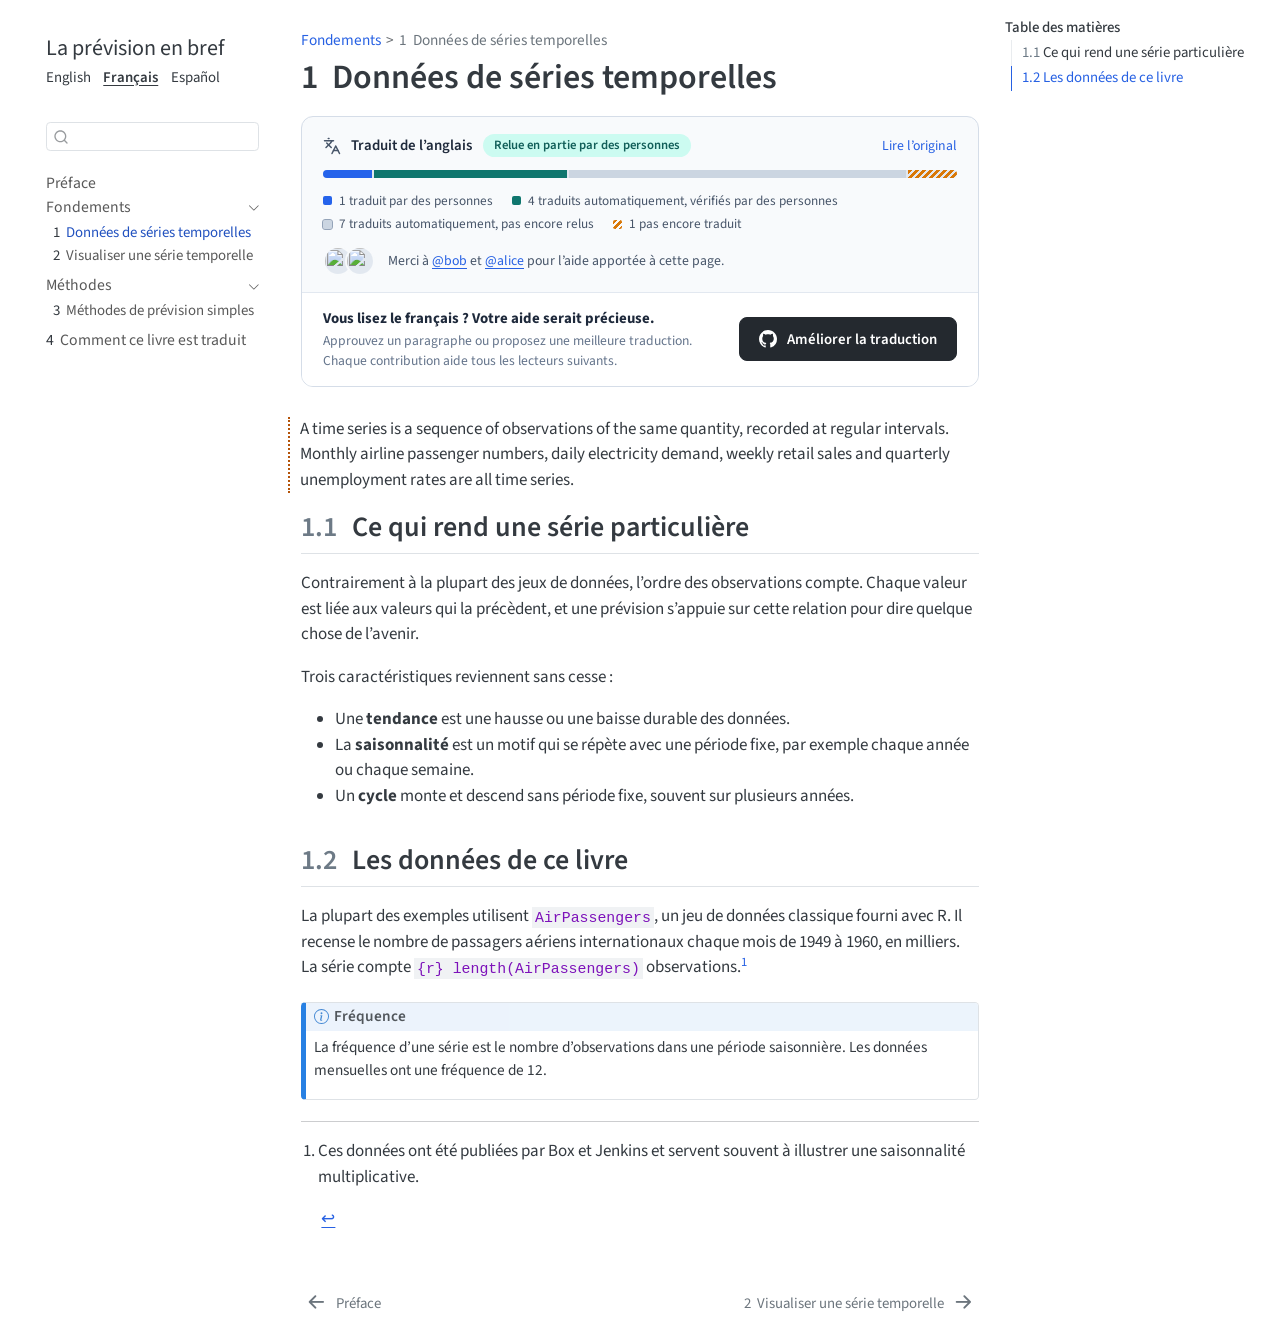
==== fr/chapters/time-series.html @ 6ce55431 "Built site for gh-pages" ====
<!DOCTYPE html>
<html xmlns="http://www.w3.org/1999/xhtml" lang="fr" xml:lang="fr"><head>

<meta charset="utf-8">
<meta name="generator" content="quarto-1.10.18">

<meta name="viewport" content="width=device-width, initial-scale=1.0, user-scalable=yes">


<title>1&nbsp; Données de séries temporelles – La prévision en bref</title>
<style>
/* Default styles provided by pandoc.
** See https://pandoc.org/MANUAL.html#variables-for-html for config info.
*/
span.smallcaps{font-variant: small-caps;}
div.columns{display: flex; gap: 1.5em;}
div.column{flex: auto;}
@media screen {
div.columns{gap: min(4vw, 1.5em);}
div.column{overflow-x: auto;}
}
div.hanging-indent{margin-left: 1.5em; text-indent: -1.5em;}
ul.task-list{list-style: none;}
ul.task-list li input[type="checkbox"] {
  width: 0.8em;
  margin: 0 0.8em 0.2em -1em; /* quarto-specific, see https://github.com/quarto-dev/quarto-cli/issues/4556 */ 
  vertical-align: middle;
}
</style>


<script src="../site_libs/quarto-nav/quarto-nav.js"></script>
<script src="../site_libs/quarto-nav/headroom.min.js"></script>
<script src="../site_libs/clipboard/clipboard.min.js"></script>
<script src="../site_libs/quarto-search/autocomplete.umd.js"></script>
<script src="../site_libs/quarto-search/fuse.min.js"></script>
<script src="../site_libs/quarto-search/quarto-search.js"></script>
<meta name="quarto:offset" content="../">
<link href="../chapters/visualising.html" rel="next">
<link href="../index.html" rel="prev">
<script src="../site_libs/quarto-html/quarto.js" type="module"></script>
<script src="../site_libs/quarto-html/tabsets/tabsets.js" type="module"></script>
<script src="../site_libs/quarto-html/popper.min.js"></script>
<script src="../site_libs/quarto-html/tippy.umd.min.js"></script>
<script src="../site_libs/quarto-html/anchor.min.js"></script>
<link href="../site_libs/quarto-html/tippy.css" rel="stylesheet">
<link href="../site_libs/quarto-html/quarto-syntax-highlighting-64a204ab8560d761af7679ceaba22944.css" rel="stylesheet" id="quarto-text-highlighting-styles">
<script src="../site_libs/bootstrap/bootstrap.min.js"></script>
<link href="../site_libs/bootstrap/bootstrap-icons.css" rel="stylesheet">
<link href="../site_libs/bootstrap/bootstrap-860392d51475b9d9ef8a05c167138a3a.min.css" rel="stylesheet" append-hash="true" id="quarto-bootstrap" data-mode="light">
<script src="../site_libs/quarto-contrib/quarto-i18n-0.1.0/review.js"></script>
<link href="../site_libs/quarto-contrib/quarto-i18n-0.1.0/review.css" rel="stylesheet">
<script id="quarto-search-options" type="application/json">{
  "location": "sidebar",
  "copy-button": false,
  "collapse-after": 3,
  "panel-placement": "start",
  "type": "textbox",
  "limit": 50,
  "keyboard-shortcut": [
    "f",
    "/",
    "s"
  ],
  "show-item-context": false,
  "language": {
    "search-no-results-text": "Pas de résultats",
    "search-matching-documents-text": "documents trouvés",
    "search-copy-link-title": "Copier le lien vers la recherche",
    "search-hide-matches-text": "Cacher les correspondances additionnelles",
    "search-more-match-text": "correspondance de plus dans ce document",
    "search-more-matches-text": "correspondances de plus dans ce document",
    "search-clear-button-title": "Effacer",
    "search-text-placeholder": "",
    "search-detached-cancel-button-title": "Annuler",
    "search-submit-button-title": "Envoyer",
    "search-label": "Recherche"
  }
}</script>


<!-- quarto-i18n:start -->
<link rel="alternate" hreflang="en" href="../../chapters/time-series.html">
<link rel="alternate" hreflang="fr" href="time-series.html">
<link rel="alternate" hreflang="es" href="../../es/chapters/time-series.html">
<link rel="alternate" hreflang="x-default" href="../../chapters/time-series.html">
<meta name="i18n-review-data" content="time-series.tr.json">
<!-- quarto-i18n:end -->
<!-- quarto-i18n:start -->
<style id="tr-switcher-style">.tr-switcher{display:flex;flex-wrap:wrap;gap:.25rem .75rem;font-size:.875rem;margin:.25rem 0 .5rem}.tr-switcher-link{text-decoration:none}.tr-switcher-link[aria-current]{font-weight:600;text-decoration:underline;text-underline-offset:3px}</style>
<!-- quarto-i18n:end -->
</head>

<body class="nav-sidebar floating quarto-light">

<div id="quarto-search-results"></div>
  <header id="quarto-header" class="headroom fixed-top">
  <nav class="quarto-secondary-nav">
    <div class="container-fluid d-flex">
      <button type="button" class="quarto-btn-toggle btn" data-bs-toggle="collapse" role="button" data-bs-target=".quarto-sidebar-collapse-item" aria-controls="quarto-sidebar" aria-expanded="false" aria-label="Basculer la barre latérale" onclick="if (window.quartoToggleHeadroom) { window.quartoToggleHeadroom(); }">
        <i class="bi bi-layout-text-sidebar-reverse"></i>
      </button>
        <nav class="quarto-page-breadcrumbs" aria-label="breadcrumb"><ol class="breadcrumb"><li class="breadcrumb-item"><a href="../chapters/time-series.html">Fondements</a></li><li class="breadcrumb-item"><a href="../chapters/time-series.html"><span class="chapter-number">1</span>&nbsp; <span class="chapter-title">Données de séries temporelles</span></a></li></ol></nav>
        <a class="flex-grow-1" role="navigation" data-bs-toggle="collapse" data-bs-target=".quarto-sidebar-collapse-item" aria-controls="quarto-sidebar" aria-expanded="false" aria-label="Basculer la barre latérale" onclick="if (window.quartoToggleHeadroom) { window.quartoToggleHeadroom(); }">      
        </a>
      <button type="button" class="btn quarto-search-button" aria-label="Recherche" onclick="window.quartoOpenSearch();">
        <i class="bi bi-search"></i>
      </button>
    </div>
  </nav>
</header>
<!-- content -->
<div id="quarto-content" class="quarto-container page-columns page-rows-contents page-layout-article">
<!-- sidebar -->
  <nav id="quarto-sidebar" class="sidebar collapse collapse-horizontal quarto-sidebar-collapse-item sidebar-navigation floating overflow-auto">
    <div class="pt-lg-2 mt-2 text-left sidebar-header">
    <div class="sidebar-title mb-0 py-0">
      <a href="../">La prévision en bref</a> 
    </div>
<!-- quarto-i18n:start -->
<nav class="tr-switcher" aria-label="Langues"><a class="tr-switcher-link" href="../../chapters/time-series.html" lang="en" hreflang="en">English</a><a class="tr-switcher-link" href="time-series.html" lang="fr" hreflang="fr" aria-current="page">Français</a><a class="tr-switcher-link" href="../../es/chapters/time-series.html" lang="es" hreflang="es">Español</a></nav>
<!-- quarto-i18n:end -->

      </div>
        <div class="mt-2 flex-shrink-0 align-items-center">
        <div class="sidebar-search">
        <div id="quarto-search" class="" title="Recherche"></div>
        </div>
        </div>
    <div class="sidebar-menu-container"> 
    <ul class="list-unstyled mt-1">
        <li class="sidebar-item">
  <div class="sidebar-item-container"> 
  <a href="../index.html" class="sidebar-item-text sidebar-link">
 <span class="menu-text">Préface</span></a>
  </div>
</li>
        <li class="sidebar-item sidebar-item-section">
      <div class="sidebar-item-container"> 
            <a class="sidebar-item-text sidebar-link text-start" data-bs-toggle="collapse" data-bs-target="#quarto-sidebar-section-1" role="navigation" aria-expanded="true">
 <span class="menu-text">Fondements</span></a>
          <a class="sidebar-item-toggle text-start" data-bs-toggle="collapse" data-bs-target="#quarto-sidebar-section-1" role="navigation" aria-expanded="true" aria-label="Basculer la section">
            <i class="bi bi-chevron-right ms-2"></i>
          </a> 
      </div>
      <ul id="quarto-sidebar-section-1" class="collapse list-unstyled sidebar-section depth1 show">  
          <li class="sidebar-item">
  <div class="sidebar-item-container"> 
  <a href="../chapters/time-series.html" class="sidebar-item-text sidebar-link active">
 <span class="menu-text"><span class="chapter-number">1</span>&nbsp; <span class="chapter-title">Données de séries temporelles</span></span></a>
  </div>
</li>
          <li class="sidebar-item">
  <div class="sidebar-item-container"> 
  <a href="../chapters/visualising.html" class="sidebar-item-text sidebar-link">
 <span class="menu-text"><span class="chapter-number">2</span>&nbsp; <span class="chapter-title">Visualiser une série temporelle</span></span></a>
  </div>
</li>
      </ul>
  </li>
        <li class="sidebar-item sidebar-item-section">
      <div class="sidebar-item-container"> 
            <a class="sidebar-item-text sidebar-link text-start" data-bs-toggle="collapse" data-bs-target="#quarto-sidebar-section-2" role="navigation" aria-expanded="true">
 <span class="menu-text">Méthodes</span></a>
          <a class="sidebar-item-toggle text-start" data-bs-toggle="collapse" data-bs-target="#quarto-sidebar-section-2" role="navigation" aria-expanded="true" aria-label="Basculer la section">
            <i class="bi bi-chevron-right ms-2"></i>
          </a> 
      </div>
      <ul id="quarto-sidebar-section-2" class="collapse list-unstyled sidebar-section depth1 show">  
          <li class="sidebar-item">
  <div class="sidebar-item-container"> 
  <a href="../chapters/benchmarks.html" class="sidebar-item-text sidebar-link">
 <span class="menu-text"><span class="chapter-number">3</span>&nbsp; <span class="chapter-title">Méthodes de prévision simples</span></span></a>
  </div>
</li>
      </ul>
  </li>
        <li class="sidebar-item">
  <div class="sidebar-item-container"> 
  <a href="../chapters/how-it-works.html" class="sidebar-item-text sidebar-link">
 <span class="menu-text"><span class="chapter-number">4</span>&nbsp; <span class="chapter-title">Comment ce livre est traduit</span></span></a>
  </div>
</li>
    </ul>
    </div>
</nav>
<div id="quarto-sidebar-glass" class="quarto-sidebar-collapse-item" data-bs-toggle="collapse" data-bs-target=".quarto-sidebar-collapse-item"></div>
<!-- margin-sidebar -->
    <div id="quarto-margin-sidebar" class="sidebar margin-sidebar">
        <nav id="TOC" role="doc-toc" class="toc-active">
    <h2 id="toc-title">Table des matières</h2>
   
  <ul>
  <li><a href="#sec-special" id="toc-sec-special" class="nav-link active" data-scroll-target="#sec-special"><span class="header-section-number">1.1</span> <span class="tr-block tr-heading" data-tr-id="u130d37" data-tr-status="reviewed" data-tr-reviews="2">Ce qui rend une série particulière</span></a></li>
  <li><a href="#sec-data" id="toc-sec-data" class="nav-link" data-scroll-target="#sec-data"><span class="header-section-number">1.2</span> <span class="tr-block tr-heading" data-tr-id="u9fed2b" data-tr-status="machine" data-tr-reviews="0">Les données de ce livre</span></a></li>
  </ul>
</nav>
    </div>
<!-- main -->
<main class="content" id="quarto-document-content">

<header id="title-block-header" class="quarto-title-block default"><nav class="quarto-page-breadcrumbs quarto-title-breadcrumbs d-none d-lg-block" aria-label="breadcrumb"><ol class="breadcrumb"><li class="breadcrumb-item"><a href="../chapters/time-series.html">Fondements</a></li><li class="breadcrumb-item"><a href="../chapters/time-series.html"><span class="chapter-number">1</span>&nbsp; <span class="chapter-title">Données de séries temporelles</span></a></li></ol></nav>
<div class="quarto-title">
<h1 class="title"><span id="sec-time-series" class="quarto-section-identifier"><span class="chapter-number">1</span>&nbsp; <span class="chapter-title">Données de séries temporelles</span></span></h1>
</div>



<div class="quarto-title-meta">

    
  
    
  </div>
  


</header>


<aside class="tr-banner" data-state="partial" aria-label="À propos de cette traduction"><div class="tr-banner-main"><div class="tr-banner-head"><svg class="tr-banner-icon" width="18" height="18" viewBox="0 0 24 24" fill="none" stroke="currentColor" stroke-width="2" stroke-linecap="round" stroke-linejoin="round" aria-hidden="true"><path d="m5 8 6 6"/><path d="m4 14 6-6 2-3"/><path d="M2 5h12"/><path d="M7 2h1"/><path d="m22 22-5-10-5 10"/><path d="M14 18h6"/></svg><span class="tr-banner-title">Traduit de l’anglais</span><span class="tr-banner-state" data-state="partial">Relue en partie par des personnes</span><a class="tr-original" href="../../chapters/time-series.html" hreflang="en">Lire l’original</a></div><div class="tr-banner-bar" role="img" aria-label="1 traduit par des personnes; 4 traduits automatiquement, vérifiés par des personnes; 7 traduits automatiquement, pas encore relus; 1 pas encore traduit"><span data-kind="human" style="flex-grow:1"></span><span data-kind="verified" style="flex-grow:4"></span><span data-kind="machine" style="flex-grow:7"></span><span data-kind="fallback" style="flex-grow:1"></span></div><ul class="tr-banner-legend" aria-hidden="true"><li><span class="tr-banner-key" data-kind="human"></span>1 traduit par des personnes</li><li><span class="tr-banner-key" data-kind="verified"></span>4 traduits automatiquement, vérifiés par des personnes</li><li><span class="tr-banner-key" data-kind="machine"></span>7 traduits automatiquement, pas encore relus</li><li><span class="tr-banner-key" data-kind="fallback"></span>1 pas encore traduit</li></ul><div class="tr-banner-people"><span class="tr-banner-avatars" aria-hidden="true"><img src="https://github.com/bob.png?size=64" alt="" width="30" height="30" loading="lazy" title="@bob"><img src="https://github.com/alice.png?size=64" alt="" width="30" height="30" loading="lazy" title="@alice"></span><p>Merci à <a href="https://github.com/bob">@bob</a> et <a href="https://github.com/alice">@alice</a> pour l’aide apportée à cette page.</p></div></div><div class="tr-banner-cta"><div class="tr-banner-cta-text"><strong>Vous lisez le français ? Votre aide serait précieuse.</strong><span>Approuvez un paragraphe ou proposez une meilleure traduction. Chaque contribution aide tous les lecteurs suivants.</span></div><a class="tr-review-toggle tr-banner-button" href="?review=1"><svg width="18" height="18" viewBox="0 0 16 16" fill="currentColor" aria-hidden="true"><path d="M8 0C3.58 0 0 3.58 0 8c0 3.54 2.29 6.53 5.47 7.59.4.07.55-.17.55-.38 0-.19-.01-.82-.01-1.49-2.01.37-2.53-.49-2.69-.94-.09-.23-.48-.94-.82-1.13-.28-.15-.68-.52-.01-.53.63-.01 1.08.58 1.23.82.72 1.21 1.87.87 2.33.66.07-.52.28-.87.51-1.07-1.78-.2-3.64-.89-3.64-3.95 0-.87.31-1.59.82-2.15-.08-.2-.36-1.02.08-2.12 0 0 .67-.21 2.2.82.64-.18 1.32-.27 2-.27.68 0 1.36.09 2 .27 1.53-1.04 2.2-.82 2.2-.82.44 1.1.16 1.92.08 2.12.51.56.82 1.27.82 2.15 0 3.07-1.87 3.75-3.65 3.95.29.25.54.73.54 1.48 0 1.07-.01 1.93-.01 2.2 0 .21.15.46.55.38A8.013 8.013 0 0016 8c0-4.42-3.58-8-8-8z"/></svg><span class="tr-toggle-text">Améliorer la traduction</span></a></div></aside>
<div class="tr-block" data-tr-id="ub8fb58" data-tr-status="stale" data-tr-reviews="0" lang="en">
<p>A time series is a sequence of observations of the same quantity, recorded at regular intervals. Monthly airline passenger numbers, daily electricity demand, weekly retail sales and quarterly unemployment rates are all time series.</p>
</div>
<section id="sec-special" class="level2" data-number="1.1">
<h2 data-number="1.1" class="anchored" data-anchor-id="sec-special"><span class="header-section-number">1.1</span> <span class="tr-block tr-heading" data-tr-id="u130d37" data-tr-status="reviewed" data-tr-reviews="2">Ce qui rend une série particulière</span></h2>
<div class="tr-block" data-tr-id="u313fc4" data-tr-status="reviewed" data-tr-reviews="2">
<p>Contrairement à la plupart des jeux de données, l’ordre des observations compte. Chaque valeur est liée aux valeurs qui la précèdent, et une prévision s’appuie sur cette relation pour dire quelque chose de l’avenir.</p>
</div>
<div class="tr-block" data-tr-id="u6f1f16" data-tr-status="reviewed" data-tr-reviews="1">
<p>Trois caractéristiques reviennent sans cesse&nbsp;:</p>
</div>
<ul>
<li><div class="tr-block" data-tr-id="uf35cde" data-tr-status="reviewed" data-tr-reviews="2">
Une <strong>tendance</strong> est une hausse ou une baisse durable des données.
</div></li>
<li><div class="tr-block" data-tr-id="u5c2901" data-tr-status="machine" data-tr-reviews="0">
La <strong>saisonnalité</strong> est un motif qui se répète avec une période fixe, par exemple chaque année ou chaque semaine.
</div></li>
<li><div class="tr-block" data-tr-id="u6b625e" data-tr-status="machine" data-tr-reviews="0">
Un <strong>cycle</strong> monte et descend sans période fixe, souvent sur plusieurs années.
</div></li>
</ul>
</section>
<section id="sec-data" class="level2" data-number="1.2">
<h2 data-number="1.2" class="anchored" data-anchor-id="sec-data"><span class="header-section-number">1.2</span> <span class="tr-block tr-heading" data-tr-id="u9fed2b" data-tr-status="machine" data-tr-reviews="0">Les données de ce livre</span></h2>
<div class="tr-block" data-tr-id="u675737" data-tr-status="machine" data-tr-reviews="0">
<p>La plupart des exemples utilisent <code>AirPassengers</code>, un jeu de données classique fourni avec R. Il recense le nombre de passagers aériens internationaux chaque mois de 1949 à 1960, en milliers. La série compte <code>{r} length(AirPassengers)</code> observations.<a href="#fn1" class="footnote-ref" id="fnref1" role="doc-noteref"><sup>1</sup></a></p>
</div>
<div class="callout callout-style-default callout-note callout-titled">
<div class="callout-header d-flex align-content-center">
<div class="callout-icon-container">
<i class="callout-icon"></i>
</div>
<div class="callout-title-container flex-fill">
<span class="screen-reader-only">Note</span>Fréquence
</div>
</div>
<div class="callout-body-container callout-body">
<div class="tr-block" data-tr-id="u8aacfc" data-tr-status="machine" data-tr-reviews="0">
<p>La fréquence d’une série est le nombre d’observations dans une période saisonnière. Les données mensuelles ont une fréquence de 12.</p>
</div>
</div>
</div>


</section>
<section id="footnotes" class="footnotes footnotes-end-of-document" role="doc-endnotes">
<hr>
<ol>
<li id="fn1"><div class="tr-block" data-tr-id="u3470ff" data-tr-status="machine" data-tr-reviews="0">
<p>Ces données ont été publiées par Box et Jenkins et servent souvent à illustrer une saisonnalité multiplicative.</p>
</div>
<a href="#fnref1" class="footnote-back" role="doc-backlink">↩︎</a></li>
</ol>
</section>

</main> <!-- /main -->
<script id="quarto-html-after-body" type="application/javascript">
  window.document.addEventListener("DOMContentLoaded", function (event) {
    const icon = "";
    const anchorJS = new window.AnchorJS();
    anchorJS.options = {
      placement: 'right',
      icon: icon
    };
    anchorJS.add('.anchored');
    const isCodeAnnotation = (el) => {
      for (const clz of el.classList) {
        if (clz.startsWith('code-annotation-')) {                     
          return true;
        }
      }
      return false;
    }
    const onCopySuccess = function(e) {
      // button target
      const button = e.trigger;
      // don't keep focus
      button.blur();
      // flash "checked"
      button.classList.add('code-copy-button-checked');
      var currentTitle = button.getAttribute("title");
      button.setAttribute("title", "Copié");
      let tooltip;
      if (window.bootstrap) {
        button.setAttribute("data-bs-toggle", "tooltip");
        button.setAttribute("data-bs-placement", "left");
        button.setAttribute("data-bs-title", "Copié");
        tooltip = new bootstrap.Tooltip(button, 
          { trigger: "manual", 
            customClass: "code-copy-button-tooltip",
            offset: [0, -8]});
        tooltip.show();    
      }
      setTimeout(function() {
        if (tooltip) {
          tooltip.hide();
          button.removeAttribute("data-bs-title");
          button.removeAttribute("data-bs-toggle");
          button.removeAttribute("data-bs-placement");
        }
        button.setAttribute("title", currentTitle);
        button.classList.remove('code-copy-button-checked');
      }, 1000);
      // clear code selection
      e.clearSelection();
    }
    const getTextToCopy = function(trigger) {
      const outerScaffold = trigger.parentElement.cloneNode(true);
      const codeEl = outerScaffold.querySelector('code');
      for (const childEl of codeEl.children) {
        if (isCodeAnnotation(childEl)) {
          childEl.remove();
        }
      }
      return codeEl.innerText;
    }
    const clipboard = new window.ClipboardJS('.code-copy-button:not([data-in-quarto-modal])', {
      text: getTextToCopy
    });
    clipboard.on('success', onCopySuccess);
    if (window.document.getElementById('quarto-embedded-source-code-modal')) {
      const clipboardModal = new window.ClipboardJS('.code-copy-button[data-in-quarto-modal]', {
        text: getTextToCopy,
        container: window.document.getElementById('quarto-embedded-source-code-modal')
      });
      clipboardModal.on('success', onCopySuccess);
    }
      var localhostRegex = new RegExp(/^(?:http|https):\/\/localhost\:?[0-9]*\//);
      var mailtoRegex = new RegExp(/^mailto:/);
        var filterRegex = new RegExp('/' + window.location.host + '/');
      var isInternal = (href) => {
          return filterRegex.test(href) || localhostRegex.test(href) || mailtoRegex.test(href);
      }
      // Inspect non-navigation links and adorn them if external
     var links = window.document.querySelectorAll('a[href]:not(.nav-link):not(.navbar-brand):not(.toc-action):not(.sidebar-link):not(.sidebar-item-toggle):not(.pagination-link):not(.no-external):not([aria-hidden]):not(.dropdown-item):not(.quarto-navigation-tool):not(.about-link)');
      for (var i=0; i<links.length; i++) {
        const link = links[i];
        if (!isInternal(link.href)) {
          // undo the damage that might have been done by quarto-nav.js in the case of
          // links that we want to consider external
          if (link.dataset.originalHref !== undefined) {
            link.href = link.dataset.originalHref;
          }
        }
      }
    function tippyHover(el, contentFn, onTriggerFn, onUntriggerFn) {
      const config = {
        allowHTML: true,
        maxWidth: 500,
        delay: 100,
        arrow: false,
        appendTo: function(el) {
            return el.parentElement;
        },
        interactive: true,
        interactiveBorder: 10,
        theme: 'quarto',
        placement: 'bottom-start',
      };
      if (contentFn) {
        config.content = contentFn;
      }
      if (onTriggerFn) {
        config.onTrigger = onTriggerFn;
      }
      if (onUntriggerFn) {
        config.onUntrigger = onUntriggerFn;
      }
      window.tippy(el, config); 
    }
    const noterefs = window.document.querySelectorAll('a[role="doc-noteref"]');
    for (var i=0; i<noterefs.length; i++) {
      const ref = noterefs[i];
      tippyHover(ref, function() {
        // use id or data attribute instead here
        let href = ref.getAttribute('data-footnote-href') || ref.getAttribute('href');
        try { href = new URL(href).hash; } catch {}
        const id = href.replace(/^#\/?/, "");
        const note = window.document.getElementById(id);
        if (note) {
          return note.innerHTML;
        } else {
          return "";
        }
      });
    }
    const xrefs = window.document.querySelectorAll('a.quarto-xref');
    const processXRef = (id, note) => {
      // Strip column container classes
      const stripColumnClz = (el) => {
        el.classList.remove("page-full", "page-columns");
        if (el.children) {
          for (const child of el.children) {
            stripColumnClz(child);
          }
        }
      }
      stripColumnClz(note)
      if (id === null || id.startsWith('sec-')) {
        // Special case sections, only their first couple elements
        const container = document.createElement("div");
        if (note.children && note.children.length > 2) {
          container.appendChild(note.children[0].cloneNode(true));
          for (let i = 1; i < note.children.length; i++) {
            const child = note.children[i];
            if (child.tagName === "P" && child.innerText === "") {
              continue;
            } else {
              container.appendChild(child.cloneNode(true));
              break;
            }
          }
          if (window.Quarto?.typesetMath) {
            window.Quarto.typesetMath(container);
          }
          return container.innerHTML
        } else {
          if (window.Quarto?.typesetMath) {
            window.Quarto.typesetMath(note);
          }
          return note.innerHTML;
        }
      } else {
        // Remove any anchor links if they are present
        const anchorLink = note.querySelector('a.anchorjs-link');
        if (anchorLink) {
          anchorLink.remove();
        }
        if (window.Quarto?.typesetMath) {
          window.Quarto.typesetMath(note);
        }
        if (note.classList.contains("callout")) {
          return note.outerHTML;
        } else {
          return note.innerHTML;
        }
      }
    }
    for (var i=0; i<xrefs.length; i++) {
      const xref = xrefs[i];
      tippyHover(xref, undefined, function(instance) {
        instance.disable();
        let url = xref.getAttribute('href');
        let hash = undefined; 
        if (url.startsWith('#')) {
          hash = url;
        } else {
          try { hash = new URL(url).hash; } catch {}
        }
        if (hash) {
          const id = hash.replace(/^#\/?/, "");
          const note = window.document.getElementById(id);
          if (note !== null) {
            try {
              const html = processXRef(id, note.cloneNode(true));
              instance.setContent(html);
            } finally {
              instance.enable();
              instance.show();
            }
          } else {
            // See if we can fetch this
            fetch(url.split('#')[0])
            .then(res => res.text())
            .then(html => {
              const parser = new DOMParser();
              const htmlDoc = parser.parseFromString(html, "text/html");
              const note = htmlDoc.getElementById(id);
              if (note !== null) {
                const html = processXRef(id, note);
                instance.setContent(html);
              } 
            }).finally(() => {
              instance.enable();
              instance.show();
            });
          }
        } else {
          // See if we can fetch a full url (with no hash to target)
          // This is a special case and we should probably do some content thinning / targeting
          fetch(url)
          .then(res => res.text())
          .then(html => {
            const parser = new DOMParser();
            const htmlDoc = parser.parseFromString(html, "text/html");
            const note = htmlDoc.querySelector('main.content');
            if (note !== null) {
              // This should only happen for chapter cross references
              // (since there is no id in the URL)
              // remove the first header
              if (note.children.length > 0 && note.children[0].tagName === "HEADER") {
                note.children[0].remove();
              }
              const html = processXRef(null, note);
              instance.setContent(html);
            } 
          }).finally(() => {
            instance.enable();
            instance.show();
          });
        }
      }, function(instance) {
      });
    }
        let selectedAnnoteEl;
        const selectorForAnnotation = ( cell, annotation) => {
          let cellAttr = 'data-code-cell="' + cell + '"';
          let lineAttr = 'data-code-annotation="' +  annotation + '"';
          const selector = 'span[' + cellAttr + '][' + lineAttr + ']';
          return selector;
        }
        const selectCodeLines = (annoteEl) => {
          const doc = window.document;
          const targetCell = annoteEl.getAttribute("data-target-cell");
          const targetAnnotation = annoteEl.getAttribute("data-target-annotation");
          const annoteSpan = window.document.querySelector(selectorForAnnotation(targetCell, targetAnnotation));
          const lines = annoteSpan.getAttribute("data-code-lines").split(",");
          const lineIds = lines.map((line) => {
            return targetCell + "-" + line;
          })
          let top = null;
          let height = null;
          let parent = null;
          if (lineIds.length > 0) {
              //compute the position of the single el (top and bottom and make a div)
              const el = window.document.getElementById(lineIds[0]);
              top = el.offsetTop;
              height = el.offsetHeight;
              parent = el.parentElement.parentElement;
            if (lineIds.length > 1) {
              const lastEl = window.document.getElementById(lineIds[lineIds.length - 1]);
              const bottom = lastEl.offsetTop + lastEl.offsetHeight;
              height = bottom - top;
            }
            if (top !== null && height !== null && parent !== null) {
              // cook up a div (if necessary) and position it 
              let div = window.document.getElementById("code-annotation-line-highlight");
              if (div === null) {
                div = window.document.createElement("div");
                div.setAttribute("id", "code-annotation-line-highlight");
                div.style.position = 'absolute';
                parent.appendChild(div);
              }
              div.style.top = top - 2 + "px";
              div.style.height = height + 4 + "px";
              div.style.left = 0;
              let gutterDiv = window.document.getElementById("code-annotation-line-highlight-gutter");
              if (gutterDiv === null) {
                gutterDiv = window.document.createElement("div");
                gutterDiv.setAttribute("id", "code-annotation-line-highlight-gutter");
                gutterDiv.style.position = 'absolute';
                const codeCell = window.document.getElementById(targetCell);
                const gutter = codeCell.querySelector('.code-annotation-gutter');
                gutter.appendChild(gutterDiv);
              }
              gutterDiv.style.top = top - 2 + "px";
              gutterDiv.style.height = height + 4 + "px";
            }
            selectedAnnoteEl = annoteEl;
          }
        };
        const unselectCodeLines = () => {
          const elementsIds = ["code-annotation-line-highlight", "code-annotation-line-highlight-gutter"];
          elementsIds.forEach((elId) => {
            const div = window.document.getElementById(elId);
            if (div) {
              div.remove();
            }
          });
          selectedAnnoteEl = undefined;
        };
          // Handle positioning of the toggle
      window.addEventListener(
        "resize",
        throttle(() => {
          elRect = undefined;
          if (selectedAnnoteEl) {
            selectCodeLines(selectedAnnoteEl);
          }
        }, 10)
      );
      function throttle(fn, ms) {
      let throttle = false;
      let timer;
        return (...args) => {
          if(!throttle) { // first call gets through
              fn.apply(this, args);
              throttle = true;
          } else { // all the others get throttled
              if(timer) clearTimeout(timer); // cancel #2
              timer = setTimeout(() => {
                fn.apply(this, args);
                timer = throttle = false;
              }, ms);
          }
        };
      }
        // Attach click handler to the DT
        const annoteDls = window.document.querySelectorAll('dt[data-target-cell]');
        for (const annoteDlNode of annoteDls) {
          annoteDlNode.addEventListener('click', (event) => {
            const clickedEl = event.target;
            if (clickedEl !== selectedAnnoteEl) {
              unselectCodeLines();
              const activeEl = window.document.querySelector('dt[data-target-cell].code-annotation-active');
              if (activeEl) {
                activeEl.classList.remove('code-annotation-active');
              }
              selectCodeLines(clickedEl);
              clickedEl.classList.add('code-annotation-active');
            } else {
              // Unselect the line
              unselectCodeLines();
              clickedEl.classList.remove('code-annotation-active');
            }
          });
        }
    const findCites = (el) => {
      const parentEl = el.parentElement;
      if (parentEl) {
        const cites = parentEl.dataset.cites;
        if (cites) {
          return {
            el,
            cites: cites.split(' ')
          };
        } else {
          return findCites(el.parentElement)
        }
      } else {
        return undefined;
      }
    };
    var bibliorefs = window.document.querySelectorAll('a[role="doc-biblioref"]');
    for (var i=0; i<bibliorefs.length; i++) {
      const ref = bibliorefs[i];
      const citeInfo = findCites(ref);
      if (citeInfo) {
        tippyHover(citeInfo.el, function() {
          var popup = window.document.createElement('div');
          citeInfo.cites.forEach(function(cite) {
            var citeDiv = window.document.createElement('div');
            citeDiv.classList.add('hanging-indent');
            citeDiv.classList.add('csl-entry');
            var biblioDiv = window.document.getElementById('ref-' + cite);
            if (biblioDiv) {
              citeDiv.innerHTML = biblioDiv.innerHTML;
            }
            popup.appendChild(citeDiv);
          });
          return popup.innerHTML;
        });
      }
    }
  });
  </script>
<nav class="page-navigation">
  <div class="nav-page nav-page-previous">
      <a href="../index.html" class="pagination-link" aria-label="Préface">
        <i class="bi bi-arrow-left-short"></i> <span class="nav-page-text">Préface</span>
      </a>          
  </div>
  <div class="nav-page nav-page-next">
      <a href="../chapters/visualising.html" class="pagination-link" aria-label="Visualiser une série temporelle">
        <span class="nav-page-text"><span class="chapter-number">2</span>&nbsp; <span class="chapter-title">Visualiser une série temporelle</span></span> <i class="bi bi-arrow-right-short"></i>
      </a>
  </div>
</nav>
</div> <!-- /content -->




</body></html>
---- fr/site_libs/quarto-html/tippy.css ----
.tippy-box[data-animation=fade][data-state=hidden]{opacity:0}[data-tippy-root]{max-width:calc(100vw - 10px)}.tippy-box{position:relative;background-color:#333;color:#fff;border-radius:4px;font-size:14px;line-height:1.4;white-space:normal;outline:0;transition-property:transform,visibility,opacity}.tippy-box[data-placement^=top]>.tippy-arrow{bottom:0}.tippy-box[data-placement^=top]>.tippy-arrow:before{bottom:-7px;left:0;border-width:8px 8px 0;border-top-color:initial;transform-origin:center top}.tippy-box[data-placement^=bottom]>.tippy-arrow{top:0}.tippy-box[data-placement^=bottom]>.tippy-arrow:before{top:-7px;left:0;border-width:0 8px 8px;border-bottom-color:initial;transform-origin:center bottom}.tippy-box[data-placement^=left]>.tippy-arrow{right:0}.tippy-box[data-placement^=left]>.tippy-arrow:before{border-width:8px 0 8px 8px;border-left-color:initial;right:-7px;transform-origin:center left}.tippy-box[data-placement^=right]>.tippy-arrow{left:0}.tippy-box[data-placement^=right]>.tippy-arrow:before{left:-7px;border-width:8px 8px 8px 0;border-right-color:initial;transform-origin:center right}.tippy-box[data-inertia][data-state=visible]{transition-timing-function:cubic-bezier(.54,1.5,.38,1.11)}.tippy-arrow{width:16px;height:16px;color:#333}.tippy-arrow:before{content:"";position:absolute;border-color:transparent;border-style:solid}.tippy-content{position:relative;padding:5px 9px;z-index:1}
---- fr/site_libs/quarto-html/quarto-syntax-highlighting-64a204ab8560d761af7679ceaba22944.css ----
/* quarto syntax highlight colors */
:root {
  --quarto-hl-ot-color: #003B4F;
  --quarto-hl-at-color: #657422;
  --quarto-hl-ss-color: #20794D;
  --quarto-hl-an-color: #5E5E5E;
  --quarto-hl-fu-color: #4758AB;
  --quarto-hl-st-color: #20794D;
  --quarto-hl-cf-color: #003B4F;
  --quarto-hl-op-color: #5E5E5E;
  --quarto-hl-er-color: #AD0000;
  --quarto-hl-bn-color: #AD0000;
  --quarto-hl-al-color: #AD0000;
  --quarto-hl-va-color: #111111;
  --quarto-hl-bu-color: inherit;
  --quarto-hl-ex-color: inherit;
  --quarto-hl-pp-color: #AD0000;
  --quarto-hl-in-color: #5E5E5E;
  --quarto-hl-vs-color: #20794D;
  --quarto-hl-wa-color: #5E5E5E;
  --quarto-hl-do-color: #5E5E5E;
  --quarto-hl-im-color: #00769E;
  --quarto-hl-ch-color: #20794D;
  --quarto-hl-dt-color: #AD0000;
  --quarto-hl-fl-color: #AD0000;
  --quarto-hl-co-color: #5E5E5E;
  --quarto-hl-cv-color: #5E5E5E;
  --quarto-hl-cn-color: #8f5902;
  --quarto-hl-sc-color: #5E5E5E;
  --quarto-hl-dv-color: #AD0000;
  --quarto-hl-kw-color: #003B4F;
}

/* other quarto variables */
:root {
  --quarto-font-monospace: SFMono-Regular, Menlo, Monaco, Consolas, "Liberation Mono", "Courier New", monospace;
}

/* syntax highlight based on Pandoc's rules */
pre > code.sourceCode > span {
  color: #003B4F;
}

code.sourceCode > span {
  color: #003B4F;
}

div.sourceCode,
div.sourceCode pre.sourceCode {
  color: #003B4F;
}

/* Normal */
code span {
  color: #003B4F;
}

/* Alert */
code span.al {
  color: #AD0000;
  font-style: inherit;
}

/* Annotation */
code span.an {
  color: #5E5E5E;
  font-style: inherit;
}

/* Attribute */
code span.at {
  color: #657422;
  font-style: inherit;
}

/* BaseN */
code span.bn {
  color: #AD0000;
  font-style: inherit;
}

/* BuiltIn */
code span.bu {
  font-style: inherit;
}

/* ControlFlow */
code span.cf {
  color: #003B4F;
  font-weight: bold;
  font-style: inherit;
}

/* Char */
code span.ch {
  color: #20794D;
  font-style: inherit;
}

/* Constant */
code span.cn {
  color: #8f5902;
  font-style: inherit;
}

/* Comment */
code span.co {
  color: #5E5E5E;
  font-style: inherit;
}

/* CommentVar */
code span.cv {
  color: #5E5E5E;
  font-style: italic;
}

/* Documentation */
code span.do {
  color: #5E5E5E;
  font-style: italic;
}

/* DataType */
code span.dt {
  color: #AD0000;
  font-style: inherit;
}

/* DecVal */
code span.dv {
  color: #AD0000;
  font-style: inherit;
}

/* Error */
code span.er {
  color: #AD0000;
  font-style: inherit;
}

/* Extension */
code span.ex {
  font-style: inherit;
}

/* Float */
code span.fl {
  color: #AD0000;
  font-style: inherit;
}

/* Function */
code span.fu {
  color: #4758AB;
  font-style: inherit;
}

/* Import */
code span.im {
  color: #00769E;
  font-style: inherit;
}

/* Information */
code span.in {
  color: #5E5E5E;
  font-style: inherit;
}

/* Keyword */
code span.kw {
  color: #003B4F;
  font-weight: bold;
  font-style: inherit;
}

/* Operator */
code span.op {
  color: #5E5E5E;
  font-style: inherit;
}

/* Other */
code span.ot {
  color: #003B4F;
  font-style: inherit;
}

/* Preprocessor */
code span.pp {
  color: #AD0000;
  font-style: inherit;
}

/* SpecialChar */
code span.sc {
  color: #5E5E5E;
  font-style: inherit;
}

/* SpecialString */
code span.ss {
  color: #20794D;
  font-style: inherit;
}

/* String */
code span.st {
  color: #20794D;
  font-style: inherit;
}

/* Variable */
code span.va {
  color: #111111;
  font-style: inherit;
}

/* VerbatimString */
code span.vs {
  color: #20794D;
  font-style: inherit;
}

/* Warning */
code span.wa {
  color: #5E5E5E;
  font-style: italic;
}

.prevent-inlining {
  content: "</";
}

/*# sourceMappingURL=9d8d5bb603a83b8298b89080a598c93b.css.map */
---- fr/site_libs/quarto-contrib/quarto-i18n-0.1.0/review.css ----
/* verso: banner and reviewer mode. Colours are custom properties
   so themes can override them; never colour alone (bar width, pattern, text). */

:root {
  --tr-accent: #2563eb;
  --tr-machine: #94a3b8;
  --tr-reviewed: #0d9488;
  --tr-full: #15803d;
  --tr-stale: #b45309;
  --tr-bg: #f8fafc;
  --tr-border: #cbd5e1;
  --tr-text: #1e293b;
  --tr-muted: #64748b;
  --tr-pop-bg: #ffffff;
  --tr-pending: #7c3aed;
  /* Banner */
  --tr-banner-bg: #f8fafc;
  --tr-banner-cta-bg: #ffffff;
  --tr-banner-line: #e2e8f0;
  --tr-banner-border: #d5dde8;
  --tr-banner-text: #1e293b;
  --tr-banner-muted: #475569;
  --tr-banner-faint: #64748b;
  --tr-seg-human: #2563eb;
  --tr-seg-verified: #0f766e;
  --tr-seg-machine: #cbd5e1;
  --tr-seg-machine-edge: #94a3b8;
  --tr-seg-fallback: #d97706;
  --tr-state-machine-bg: #e2e8f0;
  --tr-state-machine-fg: #334155;
  --tr-state-partial-bg: #ccfbf1;
  --tr-state-partial-fg: #115e59;
  --tr-state-human-bg: #dcfce7;
  --tr-state-human-fg: #14532d;
  --tr-gh-bg: #24292f;
  --tr-gh-fg: #ffffff;
  --tr-gh-quiet-border: #d0d7de;
}

body.quarto-dark {
  --tr-accent: #60a5fa;
  --tr-machine: #64748b;
  --tr-reviewed: #2dd4bf;
  --tr-full: #4ade80;
  --tr-stale: #fbbf24;
  --tr-bg: #1e293b;
  --tr-border: #475569;
  --tr-text: #e2e8f0;
  --tr-muted: #94a3b8;
  --tr-pop-bg: #0f172a;
  --tr-pending: #a78bfa;
  --tr-banner-bg: #1e293b;
  --tr-banner-cta-bg: #172033;
  --tr-banner-line: #334155;
  --tr-banner-border: #334155;
  --tr-banner-text: #e2e8f0;
  --tr-banner-muted: #cbd5e1;
  --tr-banner-faint: #94a3b8;
  --tr-seg-human: #60a5fa;
  --tr-seg-verified: #2dd4bf;
  --tr-seg-machine: #475569;
  --tr-seg-machine-edge: #64748b;
  --tr-seg-fallback: #fbbf24;
  --tr-state-machine-bg: #334155;
  --tr-state-machine-fg: #e2e8f0;
  --tr-state-partial-bg: #134e4a;
  --tr-state-partial-fg: #99f6e4;
  --tr-state-human-bg: #14532d;
  --tr-state-human-fg: #bbf7d0;
  --tr-gh-bg: #f6f8fa;
  --tr-gh-fg: #24292f;
  --tr-gh-quiet-border: #475569;
}

/* Banner */
.tr-banner {
  border: 1px solid var(--tr-banner-border);
  border-radius: 12px;
  background: var(--tr-banner-bg);
  color: var(--tr-banner-text);
  margin: 0 0 1.75rem;
  overflow: hidden;
  font-size: 0.875rem;
  line-height: 1.45;
}
.tr-banner p { margin: 0; }
.tr-banner-main { padding: 1rem 1.25rem 0.9rem; display: flex; flex-direction: column; gap: 0.75rem; }
.tr-banner-head { display: flex; align-items: center; gap: 0.6rem; flex-wrap: wrap; }
.tr-banner-icon { color: var(--tr-banner-muted); flex-shrink: 0; }
.tr-banner-title { font-weight: 600; }
.tr-banner-state {
  display: inline-flex; align-items: center; gap: 0.3rem;
  font-size: 0.75rem; font-weight: 600; border-radius: 999px; padding: 0.15rem 0.65rem;
  background: var(--tr-state-partial-bg); color: var(--tr-state-partial-fg);
}
.tr-banner-state[data-state="machine"] { background: var(--tr-state-machine-bg); color: var(--tr-state-machine-fg); }
.tr-banner-state[data-state="human"] { background: var(--tr-state-human-bg); color: var(--tr-state-human-fg); padding-left: 0.5rem; }
.tr-banner .tr-original { margin-left: auto; font-size: 0.8125rem; text-decoration: none; white-space: nowrap; }
.tr-banner-bar { display: flex; gap: 2px; height: 8px; border-radius: 999px; overflow: hidden; background: var(--tr-banner-line); }
.tr-banner-bar > span { flex-basis: 0; min-width: 4px; }
.tr-banner-legend { list-style: none; margin: 0; padding: 0; display: flex; flex-wrap: wrap; gap: 0.25rem 1.1rem; font-size: 0.78rem; color: var(--tr-banner-muted); }
.tr-banner-legend li { display: flex; align-items: center; gap: 0.4rem; margin: 0; }
.tr-banner-key { width: 9px; height: 9px; border-radius: 2px; flex-shrink: 0; }
.tr-banner [data-kind="human"] { background: var(--tr-seg-human); }
.tr-banner [data-kind="verified"] { background: var(--tr-seg-verified); }
.tr-banner [data-kind="machine"] { background: var(--tr-seg-machine); }
.tr-banner-key[data-kind="machine"] { outline: 1px solid var(--tr-seg-machine-edge); }
.tr-banner [data-kind="fallback"] { background: repeating-linear-gradient(135deg, var(--tr-seg-fallback) 0 3px, transparent 3px 5px); }
.tr-banner-people { display: flex; align-items: center; gap: 0.75rem; color: var(--tr-banner-muted); font-size: 0.8125rem; }
.tr-banner-avatars { display: flex; flex-shrink: 0; }
.tr-banner-avatars > * {
  width: 30px; height: 30px; border-radius: 50%; box-sizing: border-box;
  border: 2px solid var(--tr-banner-bg); background: var(--tr-banner-line);
}
.tr-banner-avatars > * + * { margin-left: -8px; }
.tr-banner-more { display: flex; align-items: center; justify-content: center; font-size: 0.7rem; font-weight: 600; color: var(--tr-banner-text); }
.tr-banner-empty {
  width: 30px; height: 30px; border-radius: 50%; box-sizing: border-box; flex-shrink: 0;
  border: 1.5px dashed var(--tr-seg-machine-edge); color: var(--tr-banner-faint);
  display: flex; align-items: center; justify-content: center;
}
.tr-banner-cta {
  border-top: 1px solid var(--tr-banner-line); background: var(--tr-banner-cta-bg);
  padding: 0.9rem 1.25rem; display: flex; align-items: center; gap: 1rem; flex-wrap: wrap;
}
.tr-banner-cta[hidden] { display: none; }
.tr-banner-me { width: 40px; height: 40px; border-radius: 50%; flex-shrink: 0; background: var(--tr-banner-line); }
.tr-banner-reviewing .tr-banner-cta-text a { white-space: nowrap; }
.tr-banner-signed { margin-top: 0.2rem; }
.tr-banner-signout { border: 0; background: none; padding: 0; color: var(--tr-accent); font: inherit; text-decoration: underline; cursor: pointer; }
.tr-banner-cta-text { flex: 1 1 300px; display: flex; flex-direction: column; gap: 0.1rem; }
.tr-banner-cta-text span { font-size: 0.8rem; color: var(--tr-banner-faint); }
.tr-banner .tr-banner-button {
  display: inline-flex; align-items: center; justify-content: center; gap: 0.6rem;
  min-height: 44px; box-sizing: border-box; padding: 0 1.1rem; border-radius: 8px;
  background: var(--tr-gh-bg); color: var(--tr-gh-fg); border: 1px solid var(--tr-gh-bg);
  font-weight: 600; text-decoration: none; white-space: nowrap;
}
.tr-banner .tr-banner-button:hover { filter: brightness(1.15); }
.tr-banner .tr-banner-button.tr-banner-button-quiet { background: transparent; color: var(--tr-banner-text); border-color: var(--tr-gh-quiet-border); }
.tr-banner .tr-banner-button:focus-visible { outline: 2px solid var(--tr-accent); outline-offset: 2px; }
@media (max-width: 575.98px) {
  .tr-banner-main, .tr-banner-cta { padding-left: 1rem; padding-right: 1rem; }
  .tr-banner .tr-original { margin-left: 0; order: 3; flex-basis: 100%; }
  .tr-banner-legend { flex-direction: column; }
  .tr-banner .tr-banner-button { flex-basis: 100%; }
}

/* Fallback (source-language) blocks are always marked, not only in review mode. */
main .tr-block[data-tr-status="stale"],
main .tr-block[data-tr-status="missing"] {
  border-left: 2px dotted var(--tr-stale);
  padding-left: 0.6rem;
  margin-left: -0.75rem;
}

/* Reviewer mode */
body.tr-review-on .tr-reviewable {
  position: relative;
  cursor: pointer;
  border-radius: 4px;
  padding-left: 0.75rem;
  margin-left: -0.75rem;
  border-left: 0;
  outline-offset: 2px;
}
body.tr-review-on .tr-reviewable::before {
  content: "";
  position: absolute;
  left: 0;
  top: 0.15em;
  bottom: 0.15em;
  width: 3px;
  border-radius: 2px;
  background: var(--tr-machine);
}
body.tr-review-on .tr-reviewable[data-tr-status="machine"]::before { width: 2px; opacity: 0.8; }
body.tr-review-on .tr-reviewable[data-tr-status="reviewed"]::before { width: 4px; background: var(--tr-reviewed); }
body.tr-review-on .tr-reviewable[data-tr-reviews="2"]::before,
body.tr-review-on .tr-reviewable[data-tr-reviews="3"]::before,
body.tr-review-on .tr-reviewable[data-tr-reviews="4"]::before,
body.tr-review-on .tr-reviewable[data-tr-reviews="5"]::before { width: 6px; background: var(--tr-full); }
body.tr-review-on .tr-reviewable[data-tr-status="stale"]::before,
body.tr-review-on .tr-reviewable[data-tr-status="missing"]::before {
  width: 5px;
  background: repeating-linear-gradient(45deg, var(--tr-stale) 0 3px, transparent 3px 6px);
}
body.tr-review-on .tr-reviewable:hover,
body.tr-review-on .tr-reviewable:focus-visible,
body.tr-review-on .tr-reviewable.tr-open {
  background: color-mix(in srgb, var(--tr-accent) 7%, transparent);
}
body.tr-review-on .tr-reviewable:focus-visible { outline: 2px solid var(--tr-accent); }
body.tr-review-on .tr-pending::after {
  content: "";
  position: absolute;
  right: -0.4rem;
  top: 0.35em;
  width: 0.5rem;
  height: 0.5rem;
  border-radius: 50%;
  background: var(--tr-pending);
}

/* Status badge: always available to screen readers, shown on hover/focus. */
.tr-badge {
  position: absolute;
  width: 1px;
  height: 1px;
  overflow: hidden;
  clip: rect(0 0 0 0);
  white-space: nowrap;
}
body.tr-review-on .tr-reviewable:hover > .tr-badge,
body.tr-review-on .tr-reviewable:focus-visible > .tr-badge,
body.tr-review-on .tr-reviewable.tr-open > .tr-badge {
  clip: auto;
  width: auto;
  height: auto;
  overflow: visible;
  right: 0;
  top: -1.35rem;
  z-index: 2;
  font-size: 0.72rem;
  line-height: 1;
  padding: 0.25rem 0.45rem;
  border-radius: 999px;
  background: var(--tr-text);
  color: var(--tr-pop-bg);
  font-weight: 500;
  font-style: normal;
  letter-spacing: 0;
  text-transform: none;
}
.tr-heading { display: inline-block; }
main .tr-heading.tr-block[data-tr-status],
body.tr-review-on .tr-heading.tr-reviewable { margin-left: 0; padding-left: 0.5rem; }
.tr-heading > .tr-badge { font-family: var(--bs-body-font-family, inherit); }

/* Popover */
.tr-pop {
  position: absolute;
  z-index: 1050;
  width: min(32rem, calc(100vw - 32px));
  background: var(--tr-pop-bg);
  color: var(--tr-text);
  border: 1px solid var(--tr-border);
  border-radius: 8px;
  box-shadow: 0 10px 30px rgba(15, 23, 42, 0.18);
  font-size: 0.9rem;
  line-height: 1.45;
}
.tr-pop.tr-pop-code { width: min(46rem, calc(100vw - 32px)); }
.tr-pop.tr-sheet {
  position: fixed;
  left: 0;
  right: 0;
  bottom: 0;
  width: auto;
  max-height: 75vh;
  overflow: auto;
  border-radius: 12px 12px 0 0;
}
.tr-pop-head {
  display: flex;
  align-items: center;
  justify-content: space-between;
  gap: 0.5rem;
  padding: 0.5rem 0.75rem;
  border-bottom: 1px solid var(--tr-border);
}
.tr-pop-status { font-weight: 600; font-size: 0.82rem; }
.tr-status-stale, .tr-status-missing { color: var(--tr-stale); }
.tr-status-reviewed { color: var(--tr-reviewed); }
.tr-x {
  border: 0;
  background: none;
  font-size: 1.3rem;
  line-height: 1;
  color: var(--tr-muted);
  padding: 0 0.25rem;
}
.tr-pop-body { padding: 0.5rem 0.75rem 0.25rem; }
.tr-label {
  font-size: 0.72rem;
  text-transform: uppercase;
  letter-spacing: 0.04em;
  color: var(--tr-muted);
  margin-top: 0.4rem;
}
.tr-pop blockquote {
  margin: 0.2rem 0 0.4rem;
  padding: 0.35rem 0.6rem;
  border-left: 3px solid var(--tr-border);
  background: var(--tr-bg);
  font-size: 0.88rem;
  color: var(--tr-text);
}
.tr-previous { opacity: 0.8; }
.tr-reviewers, .tr-reason, .tr-mine { margin: 0.35rem 0; font-size: 0.82rem; color: var(--tr-muted); }
.tr-reason { color: var(--tr-stale); }
.tr-mine { color: var(--tr-pending); }
.tr-pop pre.tr-code {
  margin: 0.2rem 0 0.4rem;
  padding: 0.4rem 0.6rem;
  max-height: 14rem;
  overflow: auto;
  background: var(--tr-bg);
  border-left: 3px solid var(--tr-border);
  font-size: 0.8rem;
  white-space: pre;
}
textarea.tr-code { font-family: var(--bs-font-monospace, monospace); font-size: 0.8rem; white-space: pre; }
.tr-actions, .tr-editor { display: flex; flex-wrap: wrap; gap: 0.4rem; align-items: center; padding: 0.5rem 0.75rem 0.75rem; }
.tr-editor { flex-direction: column; align-items: stretch; }
.tr-editor .tr-actions { padding: 0; }
.tr-edit-gh { margin-left: auto; font-size: 0.8rem; }

/* Tray */
.tr-tray {
  position: fixed;
  right: 24px;
  bottom: 24px;
  z-index: 1060;
  width: min(24.5rem, calc(100vw - 32px));
  max-height: calc(100vh - 48px);
  overflow: auto;
  background: var(--tr-pop-bg);
  color: var(--tr-text);
  border: 1px solid var(--tr-border);
  border-radius: 14px;
  box-shadow: 0 18px 40px rgba(15, 23, 42, 0.16), 0 2px 6px rgba(15, 23, 42, 0.06);
  font-size: 0.875rem;
  line-height: 1.4;
}
.tr-tray[hidden] { display: none; }
.tr-tray > .tr-login, .tr-tray > .tr-error, .tr-tray > .tr-tray-held { margin: 0.75rem 1rem; }
.tr-tray-head { display: flex; align-items: center; gap: 0.75rem; padding: 0.875rem 1rem 0.75rem; }
.tr-tray-me { width: 36px; height: 36px; border-radius: 50%; flex-shrink: 0; background: var(--tr-bg); }
.tr-tray-who { display: flex; flex-direction: column; gap: 0.125rem; min-width: 0; }
.tr-tray-who strong { font-size: 0.94rem; font-weight: 600; }
.tr-tray-who span { font-size: 0.8rem; color: var(--tr-muted); }
.tr-tray-pages { list-style: none; margin: 0; padding: 0; border-top: 1px solid var(--tr-border); max-height: 40vh; overflow: auto; }
.tr-tray-pages li { display: flex; flex-direction: column; gap: 0.5rem; padding: 0.75rem 1rem; }
.tr-tray-pages li + li { border-top: 1px solid var(--tr-border); }
.tr-tray-pages li.tr-tray-current { background: var(--tr-bg); }
.tr-tray-page { display: flex; align-items: center; gap: 0.5rem; }
.tr-tray-title { flex-grow: 1; font-weight: 600; overflow-wrap: anywhere; }
a.tr-tray-title { text-decoration: none; }
.tr-tray-tag { font-size: 0.72rem; font-weight: 600; color: var(--tr-muted); background: color-mix(in srgb, var(--tr-muted) 16%, transparent); border-radius: 999px; padding: 0.125rem 0.5rem; white-space: nowrap; }
.tr-tray-bar { display: flex; gap: 2px; height: 6px; border-radius: 999px; overflow: hidden; }
.tr-tray-bar [data-kind="verified"] { background: var(--tr-seg-verified); }
.tr-tray-bar [data-kind="human"] { background: var(--tr-seg-human); }
.tr-tray-counts { font-size: 0.8rem; color: var(--tr-muted); }
.tr-tray-foot { display: flex; flex-direction: column; gap: 0.625rem; padding: 0.875rem 1rem 1rem; background: var(--tr-bg); border-top: 1px solid var(--tr-border); }
.tr-tray-foot-row { flex-direction: row; flex-wrap: wrap; align-items: center; }
.tr-tray-submit {
  display: inline-flex; align-items: center; justify-content: center; gap: 0.625rem;
  min-height: 44px; padding: 0 1rem; border: 0; border-radius: 10px;
  background: var(--tr-gh-bg); color: var(--tr-gh-fg);
  font: inherit; font-size: 0.9rem; font-weight: 600; text-decoration: none; cursor: pointer;
}
.tr-tray-submit:hover { color: var(--tr-gh-fg); filter: brightness(1.15); }
.tr-tray-submit:disabled { opacity: 0.7; cursor: default; filter: none; }
.tr-tray-submit .tr-icon, .tr-icon { display: inline-flex; }
.tr-tray-note { display: flex; align-items: baseline; gap: 0.5rem; font-size: 0.75rem; color: var(--tr-muted); }
.tr-tray-note span { flex-grow: 1; }
.tr-tray-link { border: 0; background: none; padding: 0; font: inherit; color: var(--tr-muted); text-decoration: underline; cursor: pointer; }
.tr-tray-quiet { min-height: 44px; padding: 0 1rem; border: 1px solid var(--tr-gh-quiet-border); border-radius: 10px; background: var(--tr-pop-bg); color: var(--tr-text); font: inherit; font-size: 0.9rem; cursor: pointer; }
@media (max-width: 575.98px) {
  .tr-tray { right: 0; left: 0; bottom: 0; width: auto; border-radius: 14px 14px 0 0; }
}
.tr-login { display: flex; gap: 0.4rem; align-items: end; }
.tr-login label { display: grid; gap: 0.2rem; font-size: 0.8rem; }
.tr-error { color: #b91c1c; margin: 0; flex-basis: 100%; }
.tr-result p { margin: 0.25rem 0 0; font-size: 0.82rem; }

/* Language switcher (also styled inline by the build for source pages) */
.tr-switcher { display: flex; flex-wrap: wrap; gap: 0.25rem 0.75rem; font-size: 0.875rem; }

@media (prefers-reduced-motion: no-preference) {
  .tr-pop { animation: tr-in 120ms ease-out; }
  @keyframes tr-in { from { opacity: 0; transform: translateY(-4px); } to { opacity: 1; transform: none; } }
}

/* Changes the service did not accept: kept, with the reason */
.tr-tray-held { flex-basis: 100%; border-top: 1px solid var(--tr-border); padding-top: 0.4rem; }
.tr-tray-held summary { cursor: pointer; font-weight: 600; color: var(--tr-stale); }
.tr-tray-held ul { margin: 0.35rem 0; padding-left: 1.1rem; font-size: 0.82rem; max-height: 35vh; overflow: auto; }
.tr-tray-held li { overflow-wrap: anywhere; margin-bottom: 0.3rem; }
.tr-held-reason { color: var(--tr-muted); font-size: 0.78rem; }
.tr-held-text { margin: 0.2rem 0 0; padding: 0.25rem 0.4rem; max-height: 6rem; overflow: auto; background: var(--tr-bg); font-size: 0.75rem; white-space: pre-wrap; }
.tr-held-actions { display: flex; flex-wrap: wrap; gap: 0.4rem; }
.tr-held-note { color: var(--tr-stale); }

/* Pending suggestion shown in place, as a diff against the current translation. */
body.tr-review-on .tr-edited del { background: color-mix(in srgb, #dc2626 16%, transparent); text-decoration: line-through; }
body.tr-review-on .tr-edited ins { background: color-mix(in srgb, var(--tr-pending) 18%, transparent); text-decoration: none; }

.tr-login { align-items: center; flex-wrap: wrap; }
.tr-login-why { color: var(--tr-muted, #64748b); font-size: 0.8rem; }
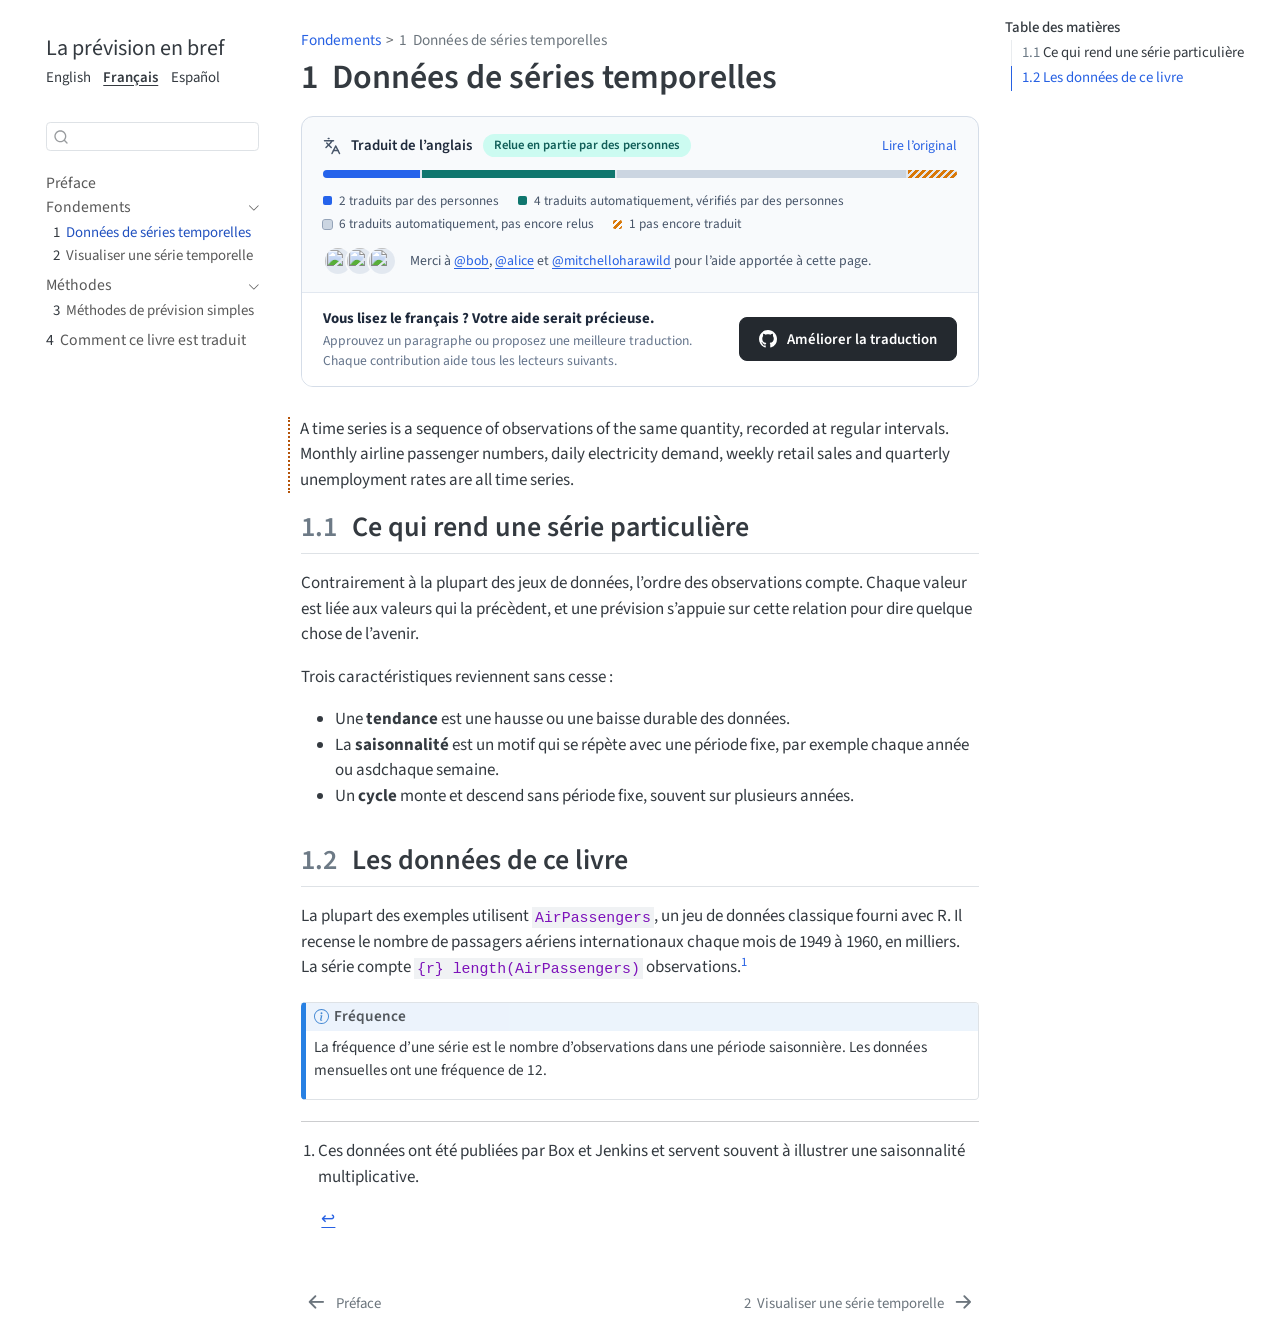
==== commit 6f3a366e: "Built site for gh-pages" ====
--- a/fr/chapters/time-series.html
+++ b/fr/chapters/time-series.html
@@ -218,13 +218,13 @@
 </header>
 
 
-<aside class="tr-banner" data-state="partial" aria-label="À propos de cette traduction"><div class="tr-banner-main"><div class="tr-banner-head"><svg class="tr-banner-icon" width="18" height="18" viewBox="0 0 24 24" fill="none" stroke="currentColor" stroke-width="2" stroke-linecap="round" stroke-linejoin="round" aria-hidden="true"><path d="m5 8 6 6"/><path d="m4 14 6-6 2-3"/><path d="M2 5h12"/><path d="M7 2h1"/><path d="m22 22-5-10-5 10"/><path d="M14 18h6"/></svg><span class="tr-banner-title">Traduit de l’anglais</span><span class="tr-banner-state" data-state="partial">Relue en partie par des personnes</span><a class="tr-original" href="../../chapters/time-series.html" hreflang="en">Lire l’original</a></div><div class="tr-banner-bar" role="img" aria-label="1 traduit par des personnes; 4 traduits automatiquement, vérifiés par des personnes; 7 traduits automatiquement, pas encore relus; 1 pas encore traduit"><span data-kind="human" style="flex-grow:1"></span><span data-kind="verified" style="flex-grow:4"></span><span data-kind="machine" style="flex-grow:7"></span><span data-kind="fallback" style="flex-grow:1"></span></div><ul class="tr-banner-legend" aria-hidden="true"><li><span class="tr-banner-key" data-kind="human"></span>1 traduit par des personnes</li><li><span class="tr-banner-key" data-kind="verified"></span>4 traduits automatiquement, vérifiés par des personnes</li><li><span class="tr-banner-key" data-kind="machine"></span>7 traduits automatiquement, pas encore relus</li><li><span class="tr-banner-key" data-kind="fallback"></span>1 pas encore traduit</li></ul><div class="tr-banner-people"><span class="tr-banner-avatars" aria-hidden="true"><img src="https://github.com/bob.png?size=64" alt="" width="30" height="30" loading="lazy" title="@bob"><img src="https://github.com/alice.png?size=64" alt="" width="30" height="30" loading="lazy" title="@alice"></span><p>Merci à <a href="https://github.com/bob">@bob</a> et <a href="https://github.com/alice">@alice</a> pour l’aide apportée à cette page.</p></div></div><div class="tr-banner-cta"><div class="tr-banner-cta-text"><strong>Vous lisez le français ? Votre aide serait précieuse.</strong><span>Approuvez un paragraphe ou proposez une meilleure traduction. Chaque contribution aide tous les lecteurs suivants.</span></div><a class="tr-review-toggle tr-banner-button" href="?review=1"><svg width="18" height="18" viewBox="0 0 16 16" fill="currentColor" aria-hidden="true"><path d="M8 0C3.58 0 0 3.58 0 8c0 3.54 2.29 6.53 5.47 7.59.4.07.55-.17.55-.38 0-.19-.01-.82-.01-1.49-2.01.37-2.53-.49-2.69-.94-.09-.23-.48-.94-.82-1.13-.28-.15-.68-.52-.01-.53.63-.01 1.08.58 1.23.82.72 1.21 1.87.87 2.33.66.07-.52.28-.87.51-1.07-1.78-.2-3.64-.89-3.64-3.95 0-.87.31-1.59.82-2.15-.08-.2-.36-1.02.08-2.12 0 0 .67-.21 2.2.82.64-.18 1.32-.27 2-.27.68 0 1.36.09 2 .27 1.53-1.04 2.2-.82 2.2-.82.44 1.1.16 1.92.08 2.12.51.56.82 1.27.82 2.15 0 3.07-1.87 3.75-3.65 3.95.29.25.54.73.54 1.48 0 1.07-.01 1.93-.01 2.2 0 .21.15.46.55.38A8.013 8.013 0 0016 8c0-4.42-3.58-8-8-8z"/></svg><span class="tr-toggle-text">Améliorer la traduction</span></a></div></aside>
+<aside class="tr-banner" data-state="partial" aria-label="À propos de cette traduction"><div class="tr-banner-main"><div class="tr-banner-head"><svg class="tr-banner-icon" width="18" height="18" viewBox="0 0 24 24" fill="none" stroke="currentColor" stroke-width="2" stroke-linecap="round" stroke-linejoin="round" aria-hidden="true"><path d="m5 8 6 6"/><path d="m4 14 6-6 2-3"/><path d="M2 5h12"/><path d="M7 2h1"/><path d="m22 22-5-10-5 10"/><path d="M14 18h6"/></svg><span class="tr-banner-title">Traduit de l’anglais</span><span class="tr-banner-state" data-state="partial">Relue en partie par des personnes</span><a class="tr-original" href="../../chapters/time-series.html" hreflang="en">Lire l’original</a></div><div class="tr-banner-bar" role="img" aria-label="2 traduits par des personnes; 4 traduits automatiquement, vérifiés par des personnes; 6 traduits automatiquement, pas encore relus; 1 pas encore traduit"><span data-kind="human" style="flex-grow:2"></span><span data-kind="verified" style="flex-grow:4"></span><span data-kind="machine" style="flex-grow:6"></span><span data-kind="fallback" style="flex-grow:1"></span></div><ul class="tr-banner-legend" aria-hidden="true"><li><span class="tr-banner-key" data-kind="human"></span>2 traduits par des personnes</li><li><span class="tr-banner-key" data-kind="verified"></span>4 traduits automatiquement, vérifiés par des personnes</li><li><span class="tr-banner-key" data-kind="machine"></span>6 traduits automatiquement, pas encore relus</li><li><span class="tr-banner-key" data-kind="fallback"></span>1 pas encore traduit</li></ul><div class="tr-banner-people"><span class="tr-banner-avatars" aria-hidden="true"><img src="https://github.com/bob.png?size=64" alt="" width="30" height="30" loading="lazy" title="@bob"><img src="https://github.com/alice.png?size=64" alt="" width="30" height="30" loading="lazy" title="@alice"><img src="https://github.com/mitchelloharawild.png?size=64" alt="" width="30" height="30" loading="lazy" title="@mitchelloharawild"></span><p>Merci à <a href="https://github.com/bob">@bob</a>, <a href="https://github.com/alice">@alice</a> et <a href="https://github.com/mitchelloharawild">@mitchelloharawild</a> pour l’aide apportée à cette page.</p></div></div><div class="tr-banner-cta"><div class="tr-banner-cta-text"><strong>Vous lisez le français ? Votre aide serait précieuse.</strong><span>Approuvez un paragraphe ou proposez une meilleure traduction. Chaque contribution aide tous les lecteurs suivants.</span></div><a class="tr-review-toggle tr-banner-button" href="?review=1"><svg width="18" height="18" viewBox="0 0 16 16" fill="currentColor" aria-hidden="true"><path d="M8 0C3.58 0 0 3.58 0 8c0 3.54 2.29 6.53 5.47 7.59.4.07.55-.17.55-.38 0-.19-.01-.82-.01-1.49-2.01.37-2.53-.49-2.69-.94-.09-.23-.48-.94-.82-1.13-.28-.15-.68-.52-.01-.53.63-.01 1.08.58 1.23.82.72 1.21 1.87.87 2.33.66.07-.52.28-.87.51-1.07-1.78-.2-3.64-.89-3.64-3.95 0-.87.31-1.59.82-2.15-.08-.2-.36-1.02.08-2.12 0 0 .67-.21 2.2.82.64-.18 1.32-.27 2-.27.68 0 1.36.09 2 .27 1.53-1.04 2.2-.82 2.2-.82.44 1.1.16 1.92.08 2.12.51.56.82 1.27.82 2.15 0 3.07-1.87 3.75-3.65 3.95.29.25.54.73.54 1.48 0 1.07-.01 1.93-.01 2.2 0 .21.15.46.55.38A8.013 8.013 0 0016 8c0-4.42-3.58-8-8-8z"/></svg><span class="tr-toggle-text">Améliorer la traduction</span></a></div></aside>
 <div class="tr-block" data-tr-id="ub8fb58" data-tr-status="stale" data-tr-reviews="0" lang="en">
 <p>A time series is a sequence of observations of the same quantity, recorded at regular intervals. Monthly airline passenger numbers, daily electricity demand, weekly retail sales and quarterly unemployment rates are all time series.</p>
 </div>
 <section id="sec-special" class="level2" data-number="1.1">
 <h2 data-number="1.1" class="anchored" data-anchor-id="sec-special"><span class="header-section-number">1.1</span> <span class="tr-block tr-heading" data-tr-id="u130d37" data-tr-status="reviewed" data-tr-reviews="2">Ce qui rend une série particulière</span></h2>
-<div class="tr-block" data-tr-id="u313fc4" data-tr-status="reviewed" data-tr-reviews="2">
+<div class="tr-block" data-tr-id="u313fc4" data-tr-status="reviewed" data-tr-reviews="3">
 <p>Contrairement à la plupart des jeux de données, l’ordre des observations compte. Chaque valeur est liée aux valeurs qui la précèdent, et une prévision s’appuie sur cette relation pour dire quelque chose de l’avenir.</p>
 </div>
 <div class="tr-block" data-tr-id="u6f1f16" data-tr-status="reviewed" data-tr-reviews="1">
@@ -234,8 +234,8 @@
 <li><div class="tr-block" data-tr-id="uf35cde" data-tr-status="reviewed" data-tr-reviews="2">
 Une <strong>tendance</strong> est une hausse ou une baisse durable des données.
 </div></li>
-<li><div class="tr-block" data-tr-id="u5c2901" data-tr-status="machine" data-tr-reviews="0">
-La <strong>saisonnalité</strong> est un motif qui se répète avec une période fixe, par exemple chaque année ou chaque semaine.
+<li><div class="tr-block" data-tr-id="u5c2901" data-tr-status="reviewed" data-tr-reviews="1">
+La <strong>saisonnalité</strong> est un motif qui se répète avec une période fixe, par exemple chaque année ou asdchaque semaine.
 </div></li>
 <li><div class="tr-block" data-tr-id="u6b625e" data-tr-status="machine" data-tr-reviews="0">
 Un <strong>cycle</strong> monte et descend sans période fixe, souvent sur plusieurs années.
